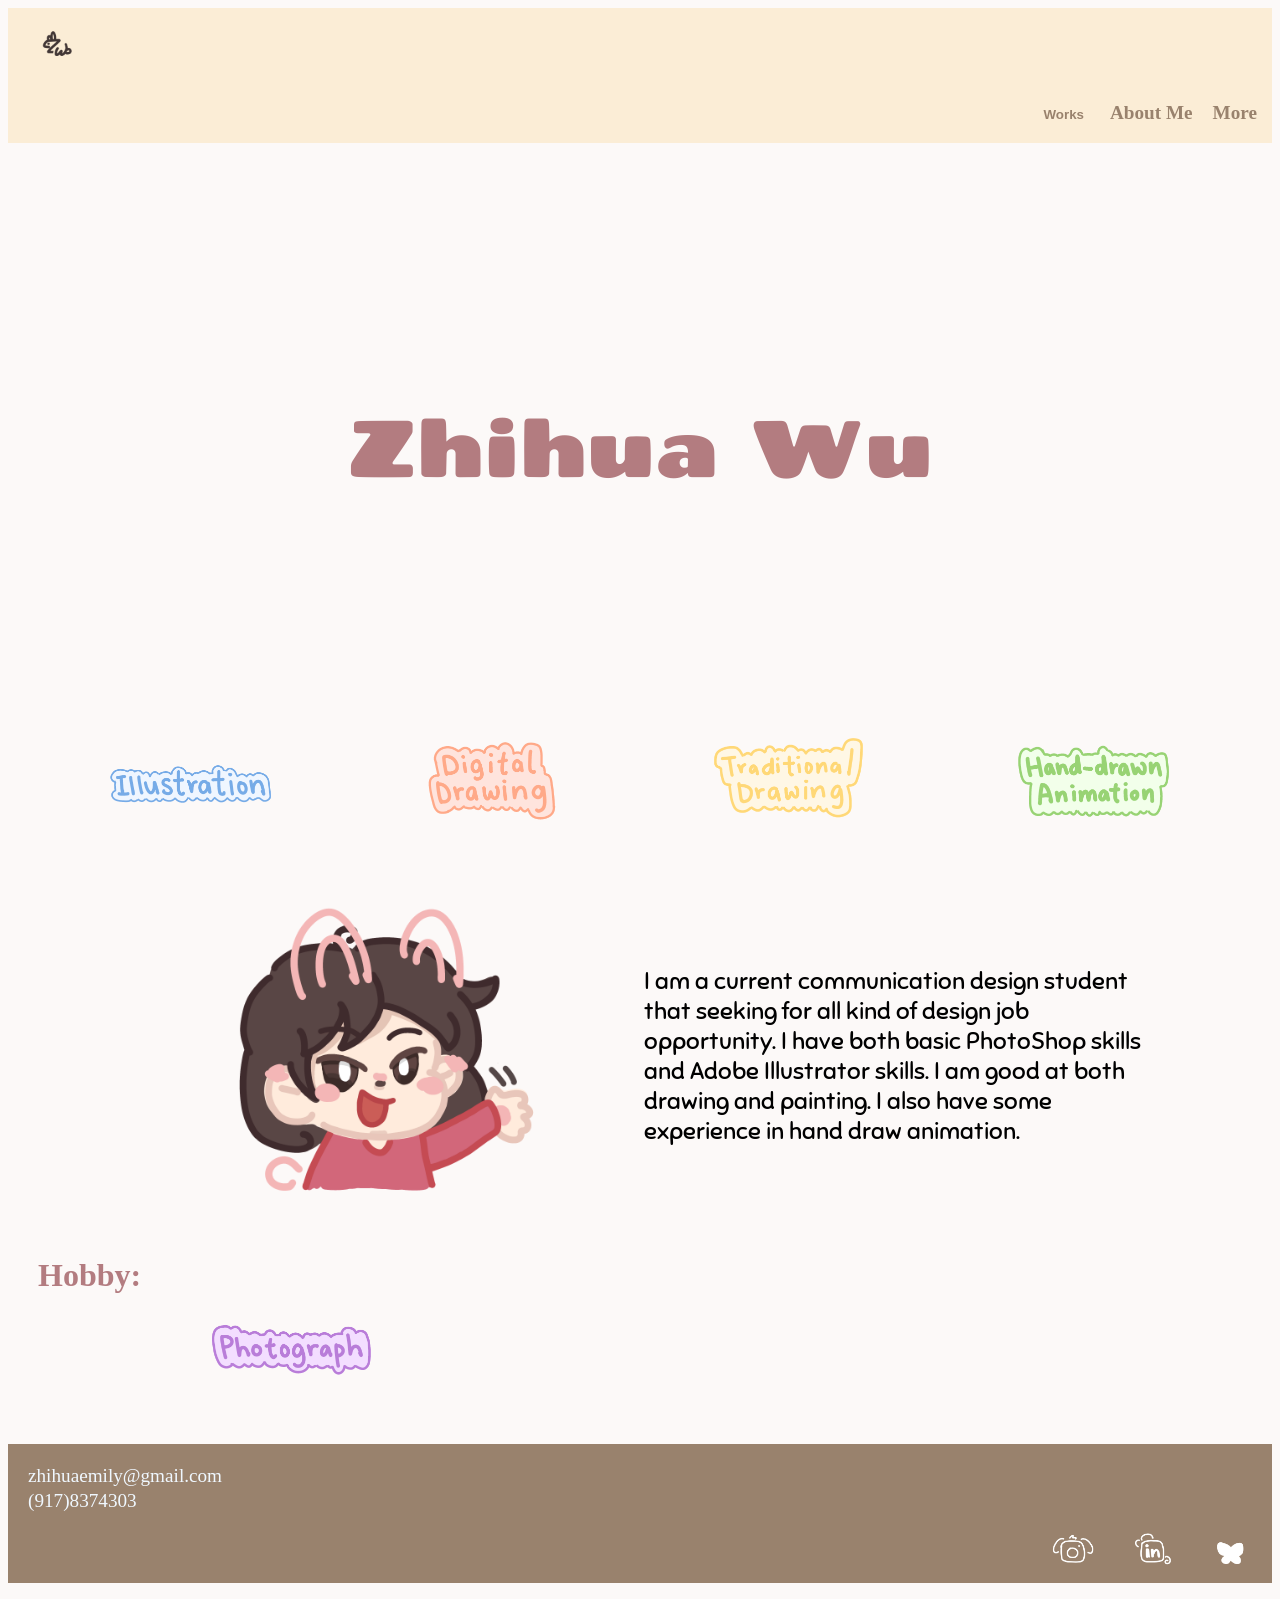
==== index.html @ 067a6ff0 "Add files via upload first attempt" ====
<!DOCTYPE html>
<html lang="en">

<head>
    <meta charset="UTF-8">
    <meta name="viewport" content="width=device-width, initial-scale=1.0">
    <title>ZhihuaWu-PortfolioWebsite</title>
    <link rel="stylesheet" href="css/stylehm.css">
    <!-- fonts -->
    <link rel="preconnect" href="https://fonts.googleapis.com">
    <link rel="preconnect" href="https://fonts.gstatic.com" crossorigin>
    <link
        href="https://fonts.googleapis.com/css2?family=Chango&family=Fuzzy+Bubbles:wght@400;700&family=McLaren&family=Schoolbell&family=Sniglet:wght@400;800&display=swap"
        rel="stylesheet">
</head>

<body>
    <nav>
        <a href="index.html">
            <img src="images/logo-zw.PNG" alt="a logo of zhihua" width="100px">
        </a>
        <div class="container-nav">
            <div class="dropdown">
                <button class="dropbutton">Works</button>
                <div class="dropdown-content">
                    <a href="works-c.html">Illustration</a>
                    <a href="works-c.html">Digital Drawing</a>
                    <a href="works-c.html">Traditional Drawing</a>
                    <a href="works-c.html">Hand-drawn Animation</a>
                    <a href="works-c.html">photograph</a>
                </div>
            </div>

            <p>About Me</p>
            <p>More</p>
        </div>
    </nav>
    <header class="container-n">
        <h1 class="name pink">Zhihua Wu</h1>
    </header>
    <div class="works-c-container">
        <a href="works-c.html"><img src="images/illustration.PNG" alt="" width="300px"></a>
        <a href="works-c.html"><img src="images/digital-drawing.PNG" alt="" width="300px"></a>
        <a href="works-c.html"><img src="images/traditional-drawing.PNG" alt="" width="300px"></a>
        <a href="works-c.html"><img src="images/handdraw-animation.PNG" alt="" width="300px"></a>
    </div>
    <div class="aboutme-container">
        <img src="images/me2.PNG" alt="" width="500px">
        <p class="me">I am a current communication design student that seeking for all kind of design job opportunity. I
            have both basic PhotoShop skills and Adobe Illustrator skills. I am good at both drawing and painting. I
            also have some experience in hand draw animation.</p>
    </div>
    <!-- <img src="images/monkey-tail.PNG" alt="" width="400px"> -->
    <div class="more more-container">
        <h2 class="pink">Hobby:</h2>
        <a class="photograph" href="works-c.html"><img src="images/photograph.PNG" alt="" width="300px"></a>
        <!-- <img src="images/monkey-body.PNG" alt="" width="400px"> -->
    </div>
    <footer>
        <div>
            <p class="footer-content">zhihuaemily@gmail.com</p>
            <p class="footer-content">(917)8374303</p>
        </div>
        <ul class="container-social">
            <a class="social"
                href="https://www.instagram.com/uuwantseggtarts?utm_source=ig_web_button_share_sheet&psln=ZDNlZDc0MzIxNw==">
                <img src="images/instagram.PNG" alt="a redesign logo of the instagram logo" width="80px">
            </a>
            <a class="social" href="https://www.linkedin.com/in/zhihua-wu-7a80373a6 ">
                <img src="images/linkedin.PNG" alt="a redesign logo of the linkedin logo" width="80px">
            </a>
            <a class="social" href="https://bsky.app/profile/54uuland.bsky.social">
                <img src="images/bluesky.PNG" alt="a redesign logo of the bluesky logo" width="80px">
            </a>
        </ul>
    </footer>
</body>

</html>
---- css/stylehm.css ----
body {
    /* margin: 20px; */
    background-color: #FCF9F8;
}

.container-nav {
    display: flex;
    justify-content: flex-end;
    align-items: baseline;
    gap: 20px;
}

nav {
    background-color: #FBEDD6;
    color: #99826D;
    font-weight: bold;
    font-size: 1.2rem;
    padding-right: 15px;
}

/* dropdown menu */
.dropdown {
    position: relative;
}

.dropbutton {
    background-color: #FBEDD6;
    border: none;
    cursor: pointer;
    color: #99826D;
    font-weight: bold;
}

.dropdown-content {
    padding: 8px;
    display: none;
    position: absolute;
    overflow: hidden;
}

.dropdown-content a {
    color: #99826D;
    display: block;
}

.dropdown-content a:hover,
.dropdown-content a:focus {
    background-color: #FBEDD6;
}

.dropdown:hover .dropdown-content,
.dropdown:focus-within .dropdown-content {
    display: block;
}

/* end */

.container-n {
    display: flex;
    justify-content: center;
    padding: 100px;
}

h1 {
    font-size: 5rem;
    padding: 100px;
    padding-bottom: 20px;
    font-family: "Chango", sans-serif;
    font-weight: 400;
    font-style: normal;
}

.pink {
    color: #B37C80;
}

h2 {
    font-size: 2rem;
    padding-left: 20px;
}

.works-c-container {
    display: flex;
    justify-content: center;
}

.aboutme-container {
    display: flex;
    justify-content: center;
    align-items: center;
    gap: 8px;
}

.me {
    max-width: 500px;
    font-size: 1.5rem;
    font-family: "Sniglet", system-ui;
    font-weight: 400;
    font-style: normal;
}

.more {
    padding-left: 10px;
}

.more-container {
    display: flex;
}

footer {
    background-color: #99826D;
    padding-left: 20px;
    padding-top: 10px;
    /* padding-bottom: 5px; */
}

.footer-content {
    color: aliceblue;
    font-size: 1.2rem;
    line-height: 6px;
}

.container-social {
    display: flex;
    justify-content: flex-end;
    /* align-items: baseline; */
}
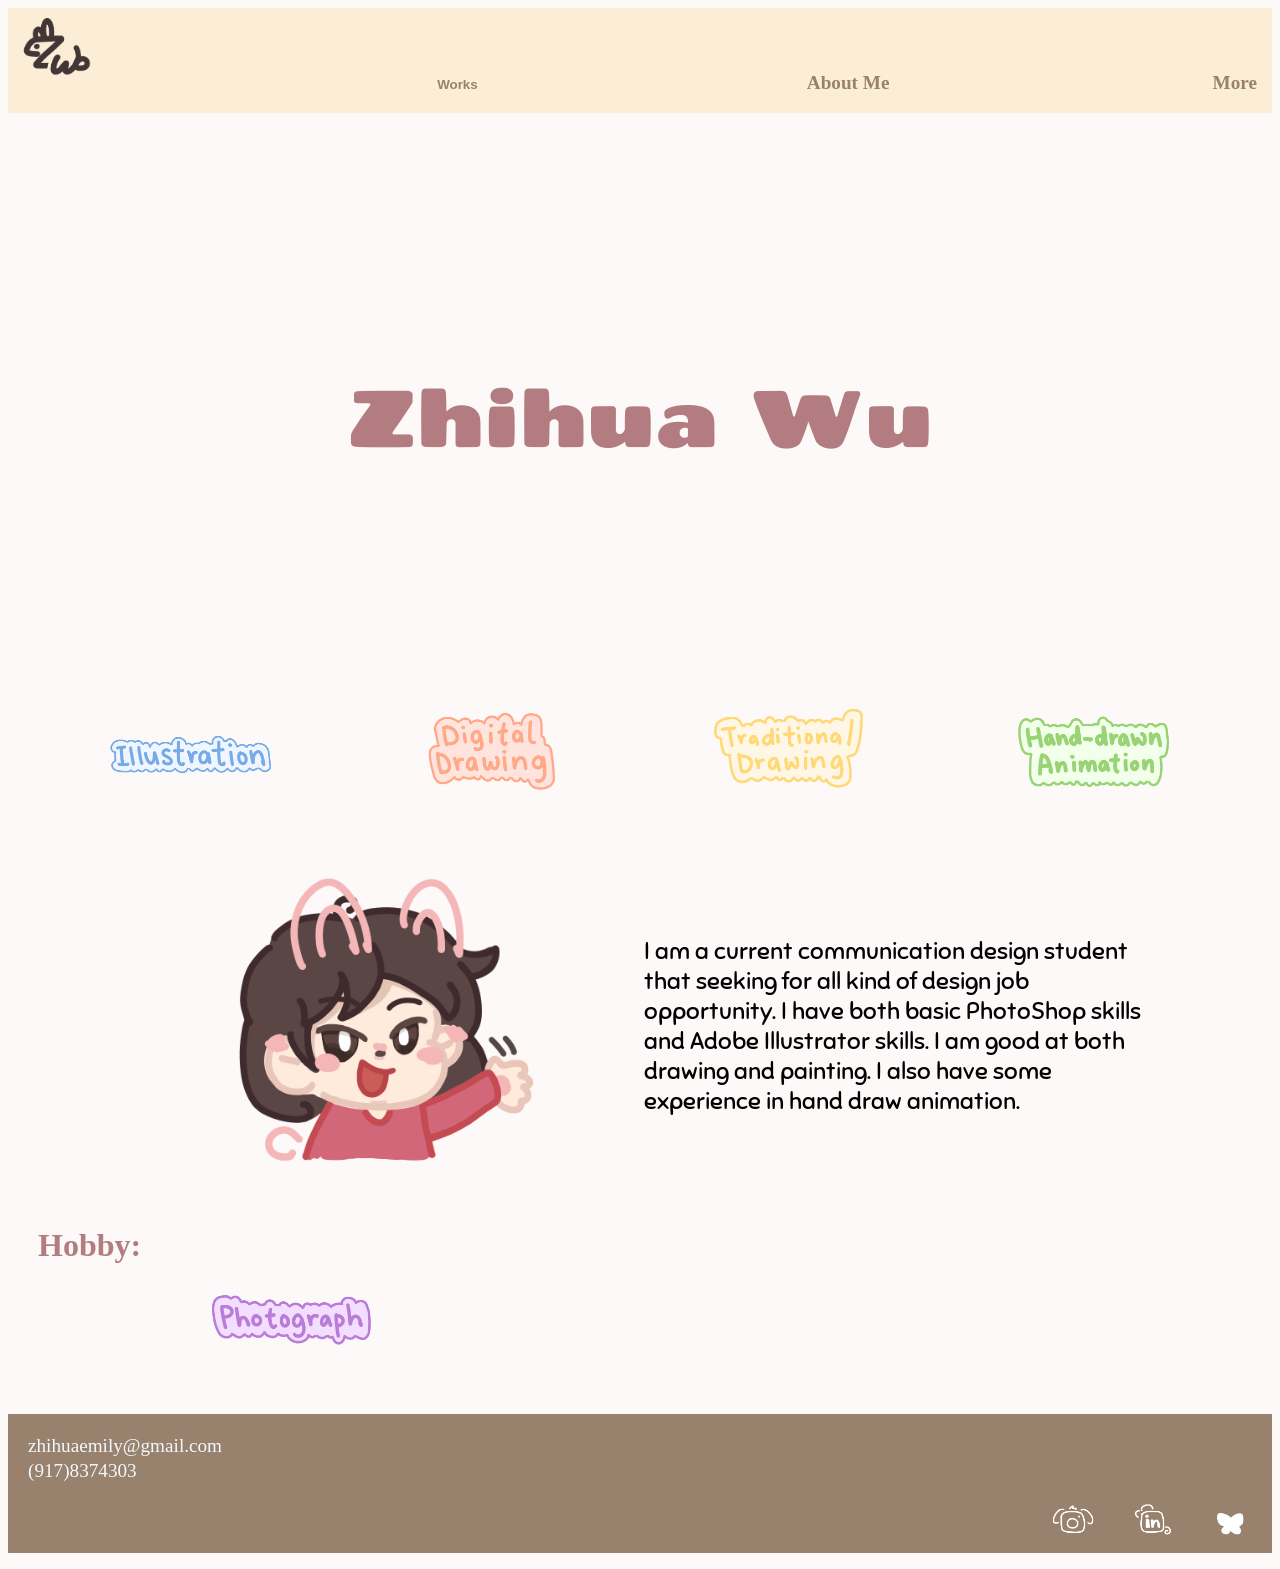
==== commit 9ddd737a: "change sth" ====
--- a/index.html
+++ b/index.html
@@ -15,14 +15,13 @@
 </head>
 
 <body>
+    <!-- navagation -->
     <nav>
-        <a href="index.html">
-            <img src="images/logo-zw.PNG" alt="a logo of zhihua" width="100px">
-        </a>
         <div class="container-nav">
+            <a href="index.html"><img src="images/logo_zw.PNG" alt="a logo of zhihua" width="100px"></a>
             <div class="dropdown">
                 <button class="dropbutton">Works</button>
-                <div class="dropdown-content">
+                <div class="dropdown-content menu">
                     <a href="works-c.html">Illustration</a>
                     <a href="works-c.html">Digital Drawing</a>
                     <a href="works-c.html">Traditional Drawing</a>
@@ -35,27 +34,37 @@
             <p>More</p>
         </div>
     </nav>
+        <!-- end -->
+    <!-- Hero section -->
     <header class="container-n">
         <h1 class="name pink">Zhihua Wu</h1>
     </header>
+        <!-- end -->
+    <!-- WorksC -->
     <div class="works-c-container">
         <a href="works-c.html"><img src="images/illustration.PNG" alt="" width="300px"></a>
         <a href="works-c.html"><img src="images/digital-drawing.PNG" alt="" width="300px"></a>
         <a href="works-c.html"><img src="images/traditional-drawing.PNG" alt="" width="300px"></a>
         <a href="works-c.html"><img src="images/handdraw-animation.PNG" alt="" width="300px"></a>
     </div>
+        <!-- end -->
+    <!-- About Me -->
     <div class="aboutme-container">
         <img src="images/me2.PNG" alt="" width="500px">
         <p class="me">I am a current communication design student that seeking for all kind of design job opportunity. I
             have both basic PhotoShop skills and Adobe Illustrator skills. I am good at both drawing and painting. I
             also have some experience in hand draw animation.</p>
     </div>
+        <!-- end -->
     <!-- <img src="images/monkey-tail.PNG" alt="" width="400px"> -->
+    <!-- More -->
     <div class="more more-container">
         <h2 class="pink">Hobby:</h2>
         <a class="photograph" href="works-c.html"><img src="images/photograph.PNG" alt="" width="300px"></a>
         <!-- <img src="images/monkey-body.PNG" alt="" width="400px"> -->
     </div>
+        <!-- end -->
+    <!-- footer -->
     <footer>
         <div>
             <p class="footer-content">zhihuaemily@gmail.com</p>
--- a/css/stylehm.css
+++ b/css/stylehm.css
@@ -5,7 +5,7 @@
 
 .container-nav {
     display: flex;
-    justify-content: flex-end;
+    justify-content: space-between;
     align-items: baseline;
     gap: 20px;
 }
@@ -16,6 +16,10 @@
     font-weight: bold;
     font-size: 1.2rem;
     padding-right: 15px;
+}
+
+.menu {
+    position: left;
 }
 
 /* dropdown menu */
